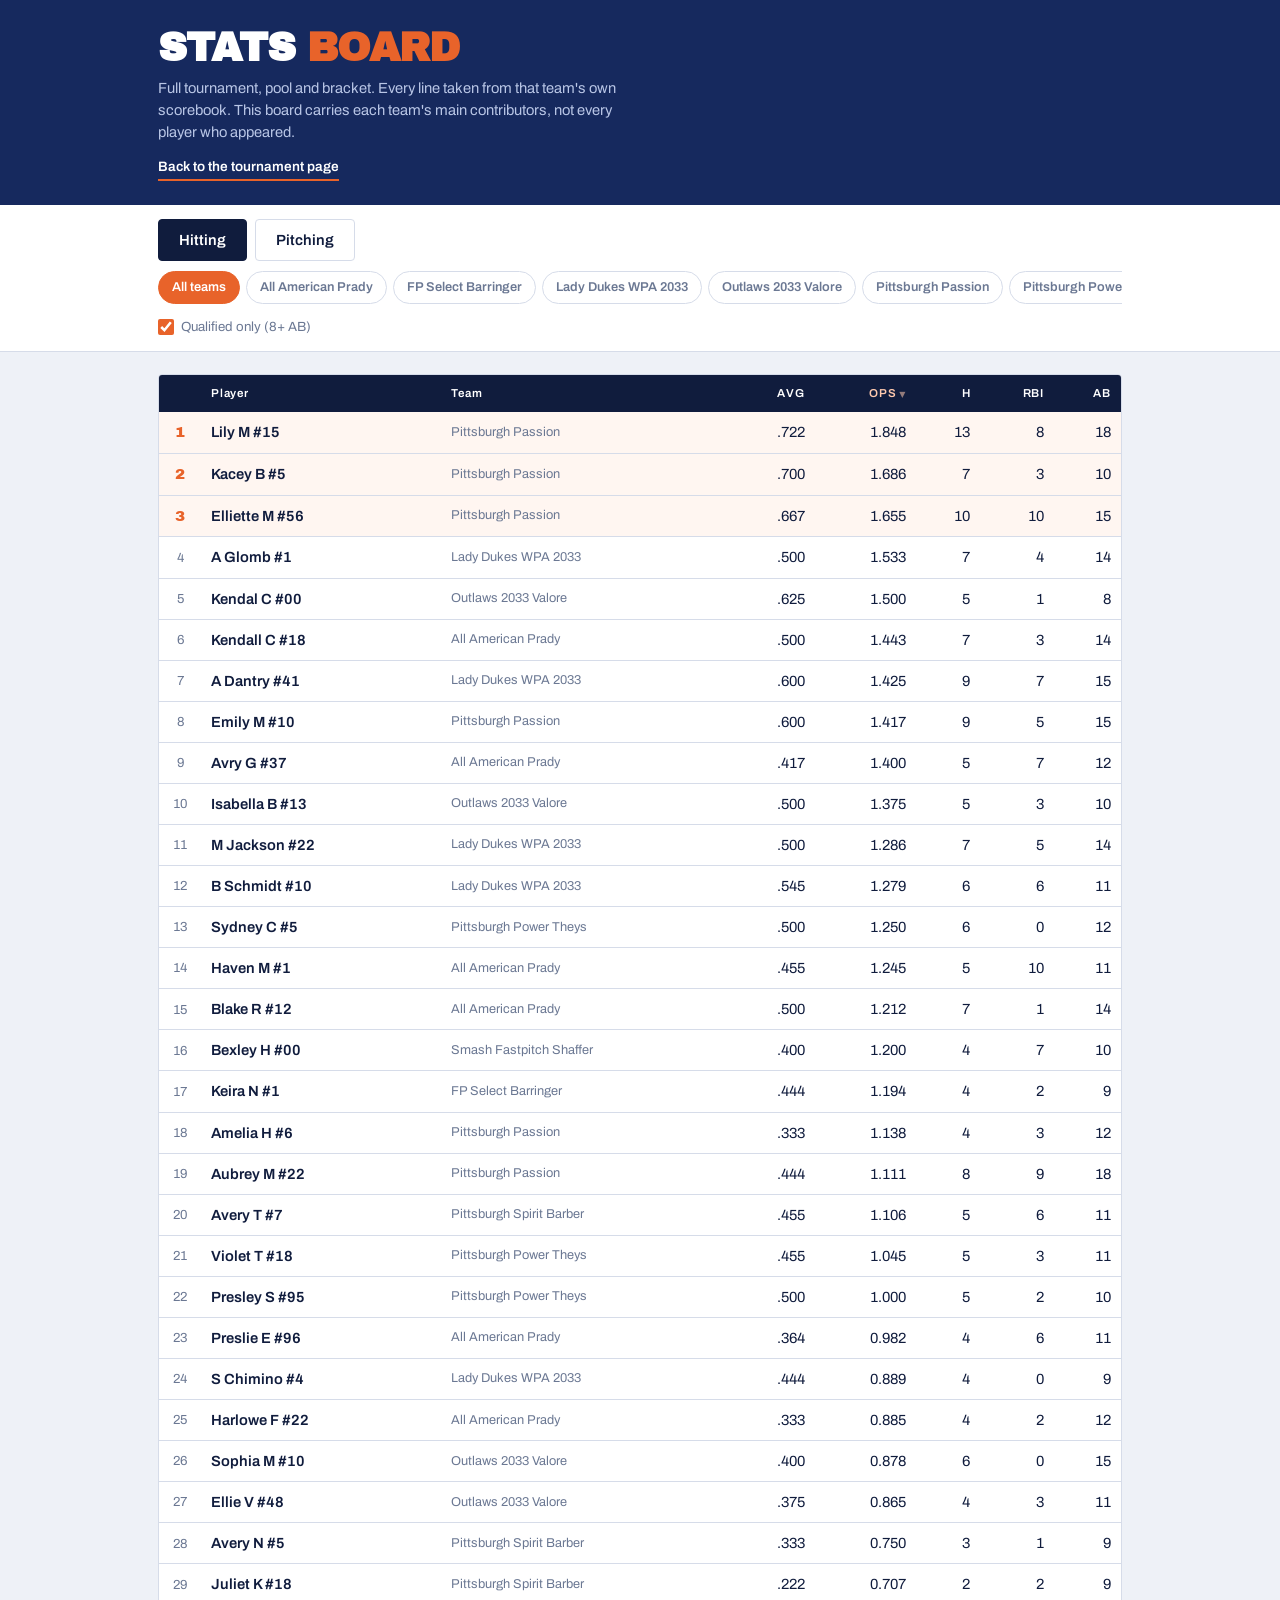
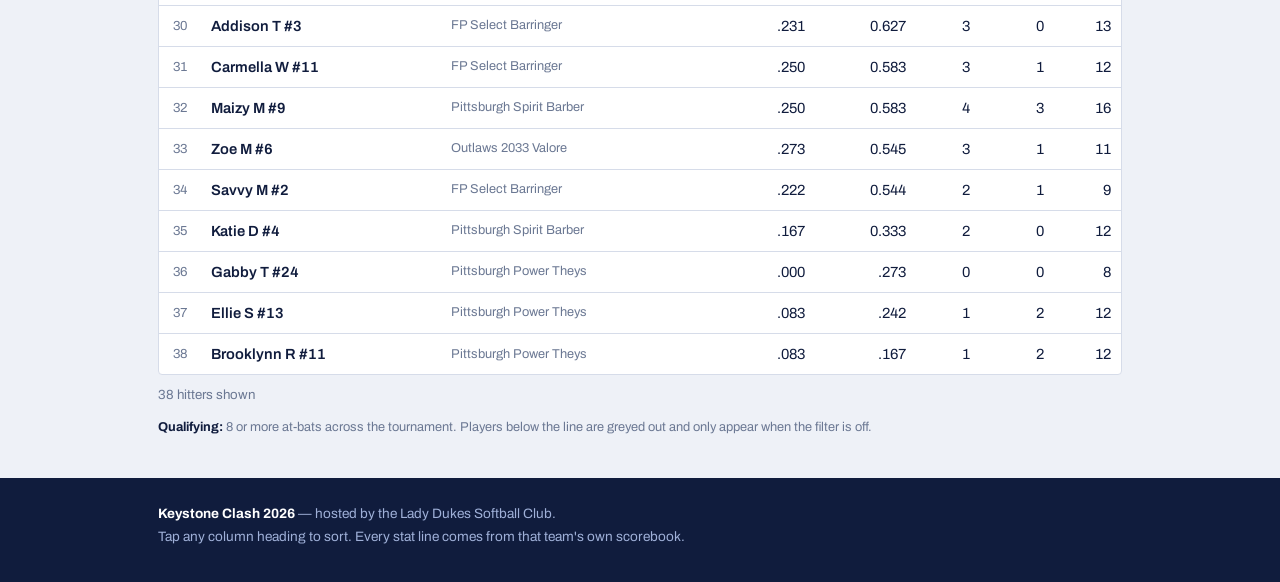
==== pb/pb_public/popup/stats.html @ 64b08975 "Serve Keystone Clash on the local PocketBase server. Hosted board, filterable stats, parking map, an" ====
<!DOCTYPE html>
<html lang="en">
<head>
<meta charset="utf-8">
<meta name="viewport" content="width=device-width, initial-scale=1">
<title>Keystone Clash 2026 — Full Stats Board</title>
<link rel="preconnect" href="https://fonts.googleapis.com">
<link rel="preconnect" href="https://fonts.gstatic.com" crossorigin>
<link href="https://fonts.googleapis.com/css2?family=Archivo+Black&family=Archivo:wght@400;500;600;700&display=swap" rel="stylesheet">
<style>
:root{--ink:#101C3D;--navy:#16295E;--orange:#E8632A;--page:#EEF1F7;--card:#fff;
      --line:#D6DCE9;--muted:#6B7893}
*{box-sizing:border-box;margin:0;padding:0}
body{font-family:"Archivo",system-ui,sans-serif;background:var(--page);color:var(--ink);
     font-size:16px;line-height:1.5;font-variant-numeric:tabular-nums}
.wrap{max-width:1000px;margin:0 auto;padding:0 18px}
a{color:var(--navy)}

.mast{background:var(--navy);color:#fff;padding:28px 0 24px}
.mast h1{font-family:"Archivo Black",sans-serif;font-size:clamp(1.6rem,6vw,2.5rem);
  line-height:1;text-transform:uppercase;letter-spacing:-.02em}
.mast h1 em{font-style:normal;color:var(--orange)}
.mast p{color:#B9C6E6;margin-top:9px;font-size:.92rem;max-width:60ch}
.back{display:inline-block;margin-top:14px;color:#fff;font-size:.85rem;font-weight:600;
  border-bottom:2px solid var(--orange);text-decoration:none;padding-bottom:1px}

.bar{background:#fff;border-bottom:1px solid var(--line);padding:14px 0;position:sticky;top:0;z-index:5}
.tabs{display:flex;gap:8px;margin-bottom:10px}
.tab{flex:0 0 auto;padding:9px 20px;border:1px solid var(--line);background:#fff;border-radius:4px;
  font:inherit;font-weight:600;font-size:.92rem;cursor:pointer;color:var(--ink)}
.tab[aria-selected="true"]{background:var(--ink);color:#fff;border-color:var(--ink)}
.chips{display:flex;gap:6px;overflow-x:auto;padding-bottom:3px;-webkit-overflow-scrolling:touch}
.chip{flex:0 0 auto;padding:6px 13px;border:1px solid var(--line);background:#fff;border-radius:99px;
  font:inherit;font-size:.8rem;font-weight:600;cursor:pointer;color:var(--muted);white-space:nowrap}
.chip[aria-pressed="true"]{background:var(--orange);color:#fff;border-color:var(--orange)}
.opt{margin-top:10px;font-size:.83rem;color:var(--muted);display:flex;align-items:center;gap:7px}
.opt input{width:16px;height:16px;accent-color:var(--orange)}

section{padding:22px 0 40px}
.scroll{background:var(--card);border:1px solid var(--line);border-radius:4px;overflow-x:auto}
table{width:100%;border-collapse:collapse;font-size:.92rem;min-width:560px}
th{background:var(--ink);color:#fff;text-align:right;padding:10px 10px;font-size:.72rem;
  letter-spacing:.07em;font-weight:600;white-space:nowrap;cursor:pointer;user-select:none}
th:first-child,th:nth-child(2),th:nth-child(3){text-align:left}
th.on{color:#FFC9AE}
th .ar{opacity:.55;font-size:.7em}
td{padding:9px 10px;border-bottom:1px solid var(--line);text-align:right;white-space:nowrap}
td:nth-child(2),td:nth-child(3){text-align:left;white-space:normal}
td:first-child{text-align:center;width:42px;color:var(--muted);font-size:.82rem}
tr:last-child td{border-bottom:0}
tr.top td{background:#FFF6F1}
tr.top td:first-child{font-family:"Archivo Black",sans-serif;color:var(--orange);font-size:.95rem}
tr.unq td{color:var(--muted);background:#FAFBFD}
.pl{font-weight:600}
.tm{font-size:.8rem;color:var(--muted)}
.count{font-size:.83rem;color:var(--muted);margin:10px 0 0}
.legend{font-size:.8rem;color:var(--muted);margin-top:12px;line-height:1.6}
.legend b{color:var(--ink)}
footer{background:var(--ink);color:#9FB0D8;padding:24px 0 34px;font-size:.85rem;line-height:1.7}
footer b{color:#fff}
:focus-visible{outline:3px solid var(--orange);outline-offset:2px}
@media (max-width:560px){ .mast{padding:22px 0 18px} th,td{padding-left:7px;padding-right:7px} }
</style>
</head>
<body>

<header class="mast">
  <div class="wrap">
    <h1>Stats <em>Board</em></h1>
    <p id="note"></p>
    <a class="back" href="./">Back to the tournament page</a>
  </div>
</header>

<div class="bar">
  <div class="wrap">
    <div class="tabs" role="tablist">
      <button class="tab" id="t-hit" role="tab" aria-selected="true">Hitting</button>
      <button class="tab" id="t-pit" role="tab" aria-selected="false">Pitching</button>
    </div>
    <div class="chips" id="chips"></div>
    <label class="opt"><input type="checkbox" id="qonly" checked>
      <span id="qlabel">Qualified players only</span></label>
  </div>
</div>

<section>
  <div class="wrap">
    <div class="scroll"><table id="tbl"></table></div>
    <p class="count" id="count"></p>
    <p class="legend" id="legend"></p>
  </div>
</section>

<footer>
  <div class="wrap">
    <b>Keystone Clash 2026</b> &mdash; hosted by the Lady Dukes Softball Club.<br>
    Tap any column heading to sort. Every stat line comes from that team's own scorebook.
  </div>
</footer>

<script>
const esc = s => String(s).replace(/[&<>"]/g, c =>
  ({'&':'&amp;','<':'&lt;','>':'&gt;','"':'&quot;'}[c]));
const ipNum = s => { const [a,b] = String(s).split('.'); return +a + (+b||0)/3; };

let DATA = null, view = 'hitting', team = 'ALL', qonly = true;

const COLS = {
  hitting: [
    {k:'player', l:'Player',  t:'s'},
    {k:'team',   l:'Team',    t:'s'},
    {k:'avg',    l:'AVG',     t:'n', def:'desc'},
    {k:'ops',    l:'OPS',     t:'n', def:'desc'},
    {k:'h',      l:'H',       t:'n', def:'desc'},
    {k:'rbi',    l:'RBI',     t:'n', def:'desc'},
    {k:'ab',     l:'AB',      t:'n', def:'desc'},
  ],
  pitching: [
    {k:'player', l:'Player',  t:'s'},
    {k:'team',   l:'Team',    t:'s'},
    {k:'era',    l:'ERA',     t:'n', def:'asc'},
    {k:'ip',     l:'IP',      t:'ip', def:'desc'},
    {k:'k',      l:'K',       t:'n', def:'desc'},
  ]
};
let sortKey = 'ops', sortDir = 'desc';

function val(row, c){
  if(c.t === 'ip') return ipNum(row[c.k]);
  if(c.t === 'n')  return parseFloat(row[c.k]);
  return String(row[c.k]).toLowerCase();
}

function rows(){
  let r = DATA[view].filter(x => team === 'ALL' || x.team === team);
  if(qonly) r = r.filter(x => x.q);
  const c = COLS[view].find(c => c.k === sortKey) || COLS[view][2];
  const dir = sortDir === 'asc' ? 1 : -1;
  return r.sort((a,b) => {
    const A = val(a,c), B = val(b,c);
    if(A < B) return -1*dir;
    if(A > B) return  1*dir;
    return String(a.player).localeCompare(String(b.player));
  });
}

function draw(){
  const cols = COLS[view], list = rows();
  const head = '<tr><th></th>' + cols.map(c =>
    `<th data-k="${c.k}" class="${c.k===sortKey?'on':''}">${esc(c.l)}` +
    (c.k===sortKey ? ` <span class="ar">${sortDir==='asc'?'▲':'▼'}</span>` : '') +
    '</th>').join('') + '</tr>';

  const body = list.map((r,i) => {
    const cells = cols.map(c => {
      if(c.k === 'player') return `<td class="pl">${esc(r.player)}</td>`;
      if(c.k === 'team')   return `<td class="tm">${esc(r.team)}</td>`;
      return `<td>${esc(r[c.k])}</td>`;
    }).join('');
    const cls = !r.q ? 'unq' : (i < 3 ? 'top' : '');
    return `<tr class="${cls}"><td>${i+1}</td>${cells}</tr>`;
  }).join('');

  document.getElementById('tbl').innerHTML = head + body;
  document.getElementById('count').textContent =
    `${list.length} ${view === 'hitting' ? 'hitter' : 'pitcher'}${list.length===1?'':'s'} shown` +
    (team === 'ALL' ? '' : ` — ${team}`);

  document.querySelectorAll('#tbl th[data-k]').forEach(th => {
    th.onclick = () => {
      const k = th.dataset.k;
      const c = COLS[view].find(c => c.k === k);
      if(sortKey === k) sortDir = sortDir === 'asc' ? 'desc' : 'asc';
      else { sortKey = k; sortDir = c.def || 'asc'; }
      draw();
    };
  });
}

function setView(v){
  view = v;
  document.getElementById('t-hit').setAttribute('aria-selected', v === 'hitting');
  document.getElementById('t-pit').setAttribute('aria-selected', v === 'pitching');
  sortKey = v === 'hitting' ? 'ops' : 'era';
  sortDir = v === 'hitting' ? 'desc' : 'asc';
  document.getElementById('qlabel').textContent = v === 'hitting'
    ? `Qualified only (${DATA.minAB}+ AB)` : `Qualified only (${DATA.minIP}+ IP)`;
  document.getElementById('legend').innerHTML = v === 'hitting'
    ? `<b>Qualifying:</b> ${DATA.minAB} or more at-bats across the tournament. Players below the line are greyed out and only appear when the filter is off.`
    : `<b>Qualifying:</b> ${DATA.minIP} or more innings pitched. ERA is earned runs per seven innings. Players below the line are greyed out and only appear when the filter is off.`;
  draw();
}

fetch('stats.json?t=' + Date.now(), {cache:'no-store'})
  .then(r => r.json())
  .then(d => {
    DATA = d;
    document.getElementById('note').textContent = d.note;
    const teams = [...new Set([...d.hitting, ...d.pitching].map(x => x.team))].sort();
    document.getElementById('chips').innerHTML =
      [['ALL','All teams'], ...teams.map(t => [t,t])].map(([v,l]) =>
        `<button class="chip" data-t="${esc(v)}" aria-pressed="${v==='ALL'}">${esc(l)}</button>`
      ).join('');
    document.querySelectorAll('.chip').forEach(b => b.onclick = () => {
      team = b.dataset.t;
      document.querySelectorAll('.chip').forEach(x =>
        x.setAttribute('aria-pressed', x === b));
      draw();
    });
    document.getElementById('t-hit').onclick = () => setView('hitting');
    document.getElementById('t-pit').onclick = () => setView('pitching');
    document.getElementById('qonly').onchange = e => { qonly = e.target.checked; draw(); };
    setView('hitting');
  })
  .catch(() => {
    document.getElementById('tbl').innerHTML =
      '<tr><td style="text-align:center;padding:30px;color:#6B7893">Could not load stats. Refresh in a moment.</td></tr>';
  });
</script>
</body>
</html>
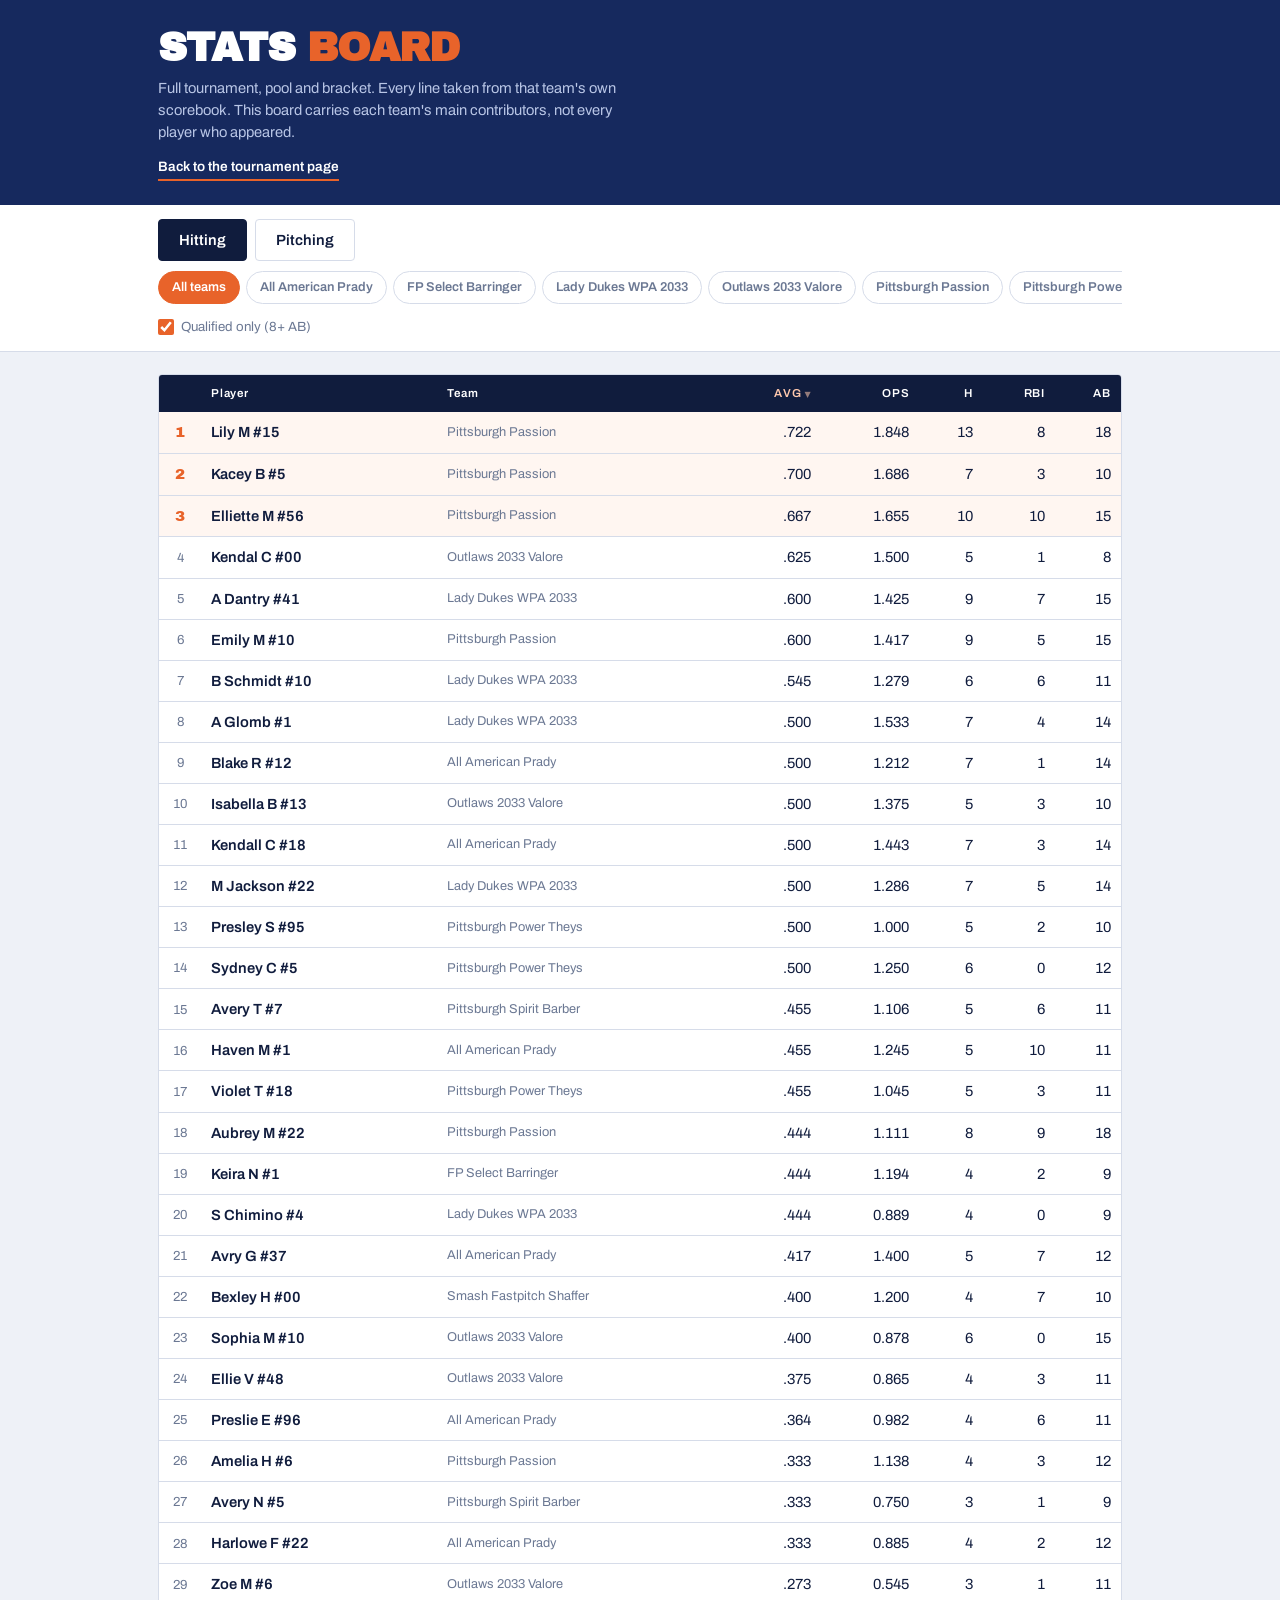
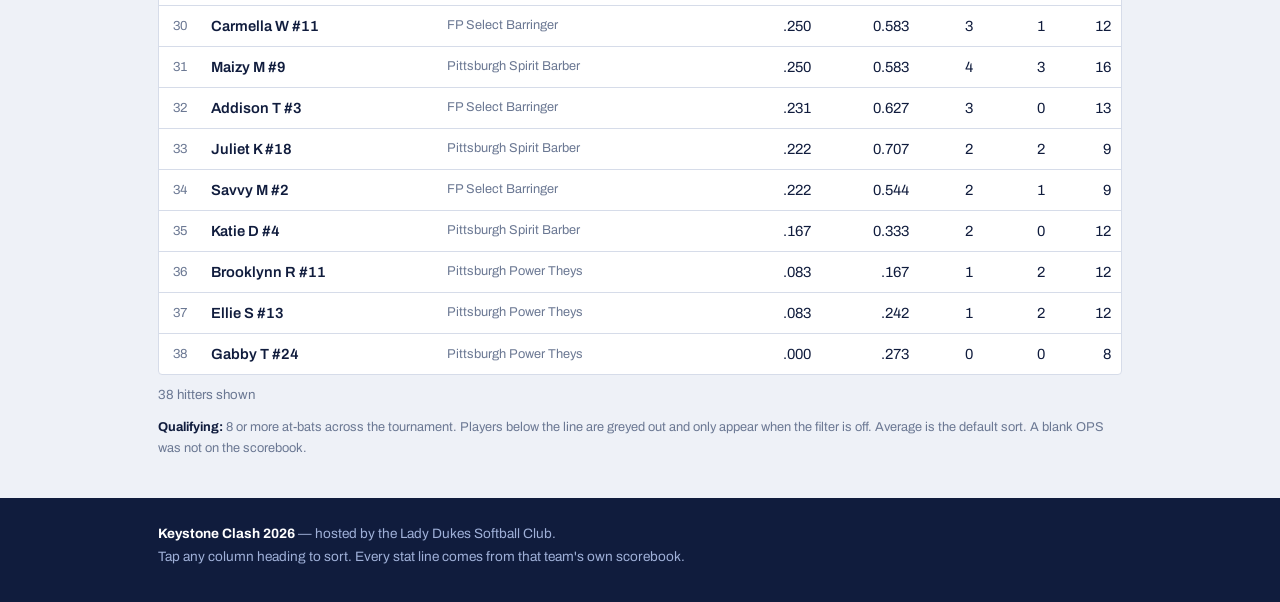
==== commit 1d3b870a: "Sort the stats board and let a login follow a team or tournament. Hitting defaults to average and pi" ====
--- a/pb/pb_public/popup/stats.html
+++ b/pb/pb_public/popup/stats.html
@@ -122,14 +122,22 @@
     {k:'era',    l:'ERA',     t:'n', def:'asc'},
     {k:'ip',     l:'IP',      t:'ip', def:'desc'},
     {k:'k',      l:'K',       t:'n', def:'desc'},
+    {k:'w',      l:'W',       t:'n', def:'desc'},
   ]
 };
-let sortKey = 'ops', sortDir = 'desc';
+let sortKey = 'avg', sortDir = 'desc';
+
+function blankStat(v){
+  return v == null || v === '';
+}
 
 function val(row, c){
-  if(c.t === 'ip') return ipNum(row[c.k]);
-  if(c.t === 'n')  return parseFloat(row[c.k]);
-  return String(row[c.k]).toLowerCase();
+  if(c.t === 's') return String(row[c.k] == null ? '' : row[c.k]).toLowerCase();
+  const raw = row[c.k];
+  if(blankStat(raw)) return null;
+  if(c.t === 'ip') return ipNum(raw);
+  const n = parseFloat(raw);
+  return Number.isFinite(n) ? n : null;
 }
 
 function rows(){
@@ -139,6 +147,11 @@
   const dir = sortDir === 'asc' ? 1 : -1;
   return r.sort((a,b) => {
     const A = val(a,c), B = val(b,c);
+    if(c.t !== 's'){
+      if(A == null && B == null) return String(a.player).localeCompare(String(b.player));
+      if(A == null) return 1;
+      if(B == null) return -1;
+    }
     if(A < B) return -1*dir;
     if(A > B) return  1*dir;
     return String(a.player).localeCompare(String(b.player));
@@ -156,6 +169,7 @@
     const cells = cols.map(c => {
       if(c.k === 'player') return `<td class="pl">${esc(r.player)}</td>`;
       if(c.k === 'team')   return `<td class="tm">${esc(r.team)}</td>`;
+      if(blankStat(r[c.k])) return '<td>—</td>';
       return `<td>${esc(r[c.k])}</td>`;
     }).join('');
     const cls = !r.q ? 'unq' : (i < 3 ? 'top' : '');
@@ -182,13 +196,13 @@
   view = v;
   document.getElementById('t-hit').setAttribute('aria-selected', v === 'hitting');
   document.getElementById('t-pit').setAttribute('aria-selected', v === 'pitching');
-  sortKey = v === 'hitting' ? 'ops' : 'era';
+  sortKey = v === 'hitting' ? 'avg' : 'era';
   sortDir = v === 'hitting' ? 'desc' : 'asc';
   document.getElementById('qlabel').textContent = v === 'hitting'
     ? `Qualified only (${DATA.minAB}+ AB)` : `Qualified only (${DATA.minIP}+ IP)`;
   document.getElementById('legend').innerHTML = v === 'hitting'
-    ? `<b>Qualifying:</b> ${DATA.minAB} or more at-bats across the tournament. Players below the line are greyed out and only appear when the filter is off.`
-    : `<b>Qualifying:</b> ${DATA.minIP} or more innings pitched. ERA is earned runs per seven innings. Players below the line are greyed out and only appear when the filter is off.`;
+    ? `<b>Qualifying:</b> ${DATA.minAB} or more at-bats across the tournament. Players below the line are greyed out and only appear when the filter is off. Average is the default sort. A blank OPS was not on the scorebook.`
+    : `<b>Qualifying:</b> ${DATA.minIP} or more innings pitched. ERA is earned runs per seven innings. ERA is the default sort. Players below the line are greyed out and only appear when the filter is off. A blank W was not on the scorebook.`;
   draw();
 }
 
